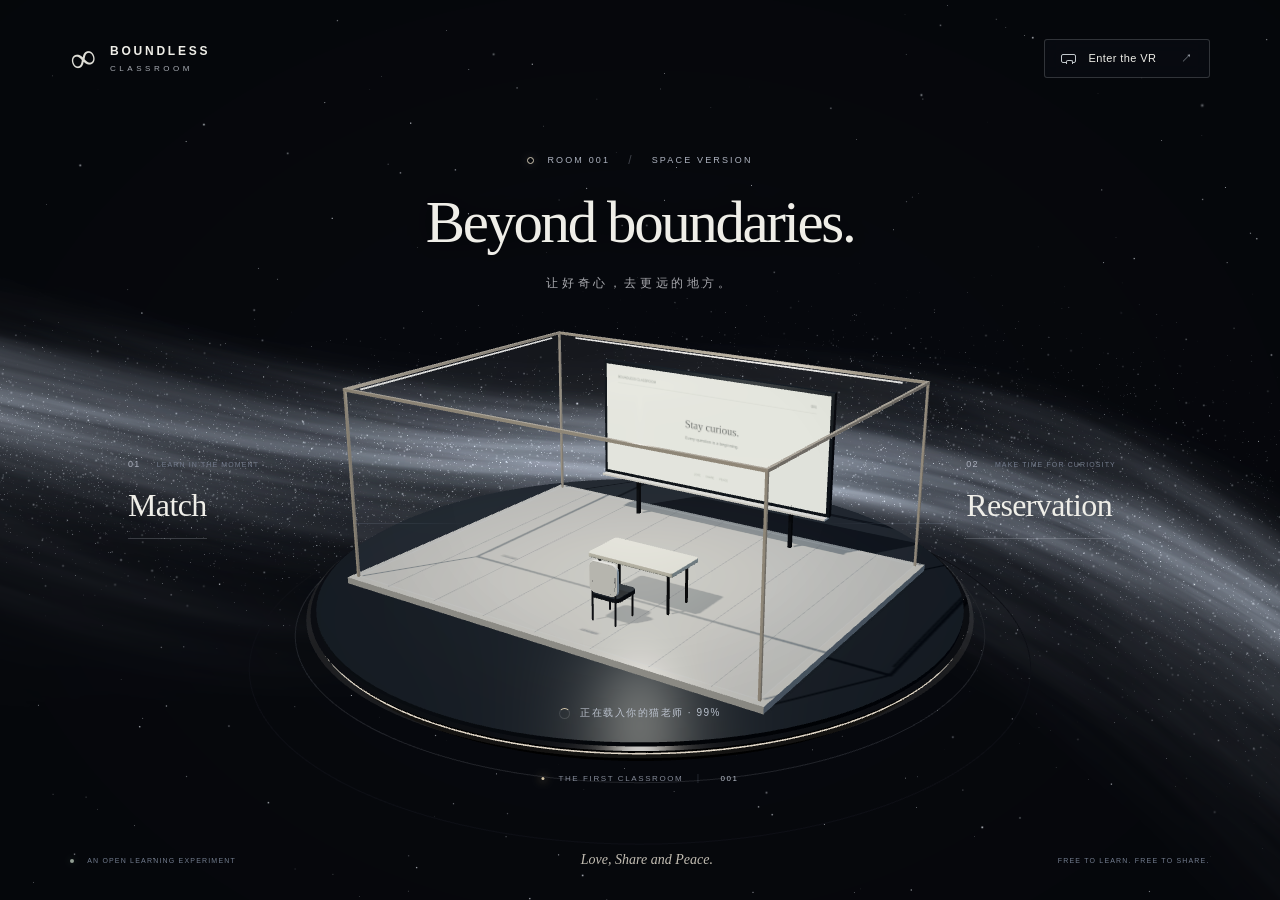
==== index.html @ 2330356f "Align chat input text with the left inset Move the draft and caret above the attachment control, res" ====
<!doctype html>
<html lang="zh-CN">
<head>
  <meta charset="utf-8">
  <meta name="viewport" content="width=device-width,initial-scale=1,viewport-fit=cover">
  <meta name="theme-color" content="#07090e">
  <meta name="description" content="Boundless Classroom · Space Version. A quiet place to learn, beyond boundaries. Love, Share and Peace.">
  <title>Boundless Classroom · Space Version</title>
  <link rel="icon" href="data:image/svg+xml,%3Csvg xmlns='http://www.w3.org/2000/svg' viewBox='0 0 64 64'%3E%3Crect width='64' height='64' rx='16' fill='%23080c12'/%3E%3Ctext x='32' y='44' text-anchor='middle' font-size='46' fill='%23f3f0e8'%3E∞%3C/text%3E%3C/svg%3E">
  <link rel="stylesheet" href="./katex-local.css">
  <link rel="stylesheet" href="./styles.css?v=caret-left-35">
  <link rel="preload" as="fetch" href="./cat-teacher.glb?v=refined-cat-22" crossorigin="anonymous" fetchpriority="low">
  <link rel="modulepreload" href="./space-scene.js?v=quiet-shape-31">
  <link rel="modulepreload" href="./three.module.min.js">
  <link rel="modulepreload" href="./meshopt_decoder.mjs">
  <script type="module" src="./app.js?v=quiet-input-33"></script>
</head>
<body data-mode="home">
  <div class="cosmos-fallback" aria-hidden="true"><div class="fallback-platform"></div></div>
  <div id="universe" role="img" aria-label="漂浮在星尘中的三维教室，内有白板、课桌、椅子，以及使用用户提供的真实三维模型、戴眼镜并抱着化学课本的橘猫老师"></div>
  <div class="grain" aria-hidden="true"></div>
  <header class="site-header">
    <div class="wordmark"><span class="brand-mark" aria-hidden="true">∞</span><span>BOUNDLESS<span class="brand-sub">CLASSROOM</span></span></div>
    <div class="header-actions">
      <button class="back-button" id="back-home" hidden><span aria-hidden="true">←</span> 返回太空</button>
      <button class="vr-entry" id="enter-vr"><span class="vr-glyph" aria-hidden="true"></span> Enter the VR <span aria-hidden="true">↗</span></button>
      <button class="vr-entry" id="immersive-btn" hidden>全屏 <span aria-hidden="true">⤢</span></button>
    </div>
  </header>

  <main>
    <section class="home" id="home-view" aria-label="未来学习入口">
      <div class="home-heading">
        <p class="eyebrow"><span class="tiny-orbit" aria-hidden="true"></span> ROOM 001 <span class="eyebrow-divider">/</span> SPACE VERSION</p>
        <h1>Beyond boundaries.</h1>
        <p class="home-subtitle">让好奇心，去更远的地方。</p>
      </div>
      <div class="entry-anchor match-anchor">
        <p class="entry-index">01 <span>LEARN IN THE MOMENT</span></p>
        <button class="entry-button" id="open-match"><span>Match</span></button>
        <div class="entry-line" aria-hidden="true"></div>
      </div>
      <div class="entry-anchor reservation-anchor">
        <p class="entry-index">02 <span>MAKE TIME FOR CURIOSITY</span></p>
        <button class="entry-button" id="open-book"><span>Reservation</span></button>
        <div class="entry-line" aria-hidden="true"></div>
      </div>
      <div class="stage-coordinate" aria-hidden="true"><i></i> THE FIRST CLASSROOM <span>001</span></div>
      <div class="home-footer"><span class="edition"><i></i> AN OPEN LEARNING EXPERIMENT</span><span>Love, Share and Peace.</span><span class="footer-right">FREE TO LEARN. FREE TO SHARE.</span></div>
    </section>

    <section class="classroom-view" id="classroom-view" hidden aria-label="猫老师教室">
      <div class="room-caption"><p class="eyebrow">BOUNDLESS / ROOM 001</p><h2>每个问题，都是一个开始。</h2><p>猫小将 <span>·</span> CAT TEACHER</p></div>
      <aside class="chat-panel" aria-labelledby="chat-title">
        <div class="chat-header">
          <button type="button" class="teacher-avatar" id="teacher-action" aria-label="和猫老师打招呼">
            <svg viewBox="15 8 116 129" aria-hidden="true"><image href="./teacher-portrait.png?v=clear-classroom-21" width="408" height="138"/></svg>
          </button>
          <div class="teacher-intro">
            <div class="teacher-title-row"><h2 id="chat-title">猫老师</h2><span class="teacher-role"><svg viewBox="0 0 18 18" aria-hidden="true"><path d="m8 1 1.9 5.1L15 8l-5.1 1.9L8 15l-1.9-5.1L1 8l5.1-1.9ZM14 12l.8 2.2L17 15l-2.2.8L14 18l-.8-2.2L11 15l2.2-.8Z"/></svg>AI · 全科</span></div>
            <p>好奇心，永远被欢迎。</p>
          </div>
        </div>
        <div class="teacher-session-actions"><span id="chat-mode" class="connection-indicator" role="status">离线演示</span><button type="button" id="teacher-connect-button" hidden>连接猫老师</button><button type="button" id="chat-reset" hidden>新对话</button></div>
        <div class="messages" id="messages" role="log" aria-label="课堂对话" aria-live="polite"><div class="message"><small>猫老师 · 离线示例</small><div class="bubble">你好呀，我是猫小将。🐾
宇宙很大，我们从一个小问题开始。
今天想一起弄明白什么？</div></div></div>
        <form id="chat-form" class="compose">
          <div class="attachment-previews" id="attachment-previews" hidden></div>
          <div class="pdf-selection" id="pdf-selection" hidden>
            <p id="pdf-name"></p><span id="pdf-pages"></span>
            <div><input id="pdf-page-range" type="text" inputmode="text" aria-label="选择 PDF 页码，例如 1、3 或 1-3" placeholder="1, 3 或 1-3"><button id="pdf-add-pages" type="button">添加所选页</button><button id="pdf-cancel" type="button" aria-label="取消 PDF">×</button></div>
          </div>
          <div class="attachment-progress" id="attachment-progress" hidden><p id="attachment-status" role="status" aria-live="polite"></p><button id="attachment-cancel" type="button">取消</button></div>
          <p class="attachment-privacy" id="attachment-privacy" hidden>所选图片／PDF 页面将发送给 DeepSeek 识别 · 图片临时保留 2 小时</p>
          <div class="composer-shell">
            <input id="attachment-file" type="file" accept="image/jpeg,image/png,image/webp,application/pdf,.pdf" multiple hidden>
            <button id="attachment-button" class="attachment-button" type="button" aria-label="添加图片或 PDF" title="添加图片或 PDF">＋</button>
            <textarea id="chat-input" aria-label="向猫老师提问" placeholder="今天想弄明白什么？" maxlength="4000" rows="1" autocomplete="off"></textarea>
            <div class="composer-actions">
              <button type="button" id="chat-cancel" class="chat-cancel" hidden aria-label="停止等待回复">停止</button>
              <button type="button" id="dictation-button" class="mic-button" aria-label="语音输入 · 自动识别中英文" aria-pressed="false" title="中英自动识别 · 停顿后转文字，录音发送至阿里云识别" disabled>
                <svg class="mic-icon" viewBox="0 0 24 24" aria-hidden="true"><rect x="9" y="3" width="6" height="12" rx="3"/><path d="M5.5 10.5v1a6.5 6.5 0 0 0 13 0v-1M12 18v3m-3 0h6"/></svg>
                <svg class="mic-stop" viewBox="0 0 24 24" aria-hidden="true"><rect x="7.5" y="7.5" width="9" height="9" rx="2"/></svg>
              </button>
              <button type="submit" class="send" aria-label="发送消息"><svg viewBox="0 0 24 24" aria-hidden="true"><path d="M12 19V5m-5 5 5-5 5 5"/></svg></button>
            </div>
          </div>
          <div class="dictation-row" id="dictation-row" hidden>
            <span class="dictation-wave" aria-hidden="true"><i></i><i></i><i></i><i></i></span>
            <p id="dictation-status" role="status" aria-live="polite"></p><span id="dictation-time" aria-hidden="true"></span>
            <button type="button" id="dictation-restart" hidden>重新录入</button>
          </div>
          <div class="compose-footer">
            <button id="voice-btn" type="button" aria-pressed="false">朗读：关</button>
            <p id="chat-service-note">预设教学脚本 · 尚未接入大模型</p>
          </div>
        </form>
      </aside>
    </section>

    <section class="vr-view" id="vr-view" hidden aria-label="坐在课桌前的沉浸式教室">
      <div class="vr-seat-caption"><span>ROOM 001</span><span>一席之间，整个宇宙。</span></div>
      <p class="vr-seat-hint">你已坐在课桌前 <span>·</span> 拖动或方向键环视</p>
      <p id="xr-status" class="sr-only" role="status">课桌座位视角，拖动或方向键环视。</p>
    </section>
    <div id="whiteboard-notes" class="sr-only" role="region" aria-label="白板重点" aria-live="polite" hidden></div>
  </main>

  <div class="loading-state" id="scene-loading" role="status"><span></span> 正在点亮第一间教室</div>
  <p class="fallback-note" id="fallback-note" hidden>当前设备无法显示 3D，文字课堂和本地预约仍可使用。</p>

  <dialog id="book-dialog" aria-labelledby="book-title">
    <div class="dialog-top"><span class="eyebrow">02 / RESERVATION</span><button class="close-button" data-close aria-label="关闭预约">×</button></div>
    <div class="booking-intro"><p class="dialog-step">A LITTLE TIME, A NEW POSSIBILITY.</p><h2 id="book-title">为好奇心，<br>留一个位置。</h2><p>选择想学的内容，和一个适合你的时间。</p></div>
    <form id="book-form">
      <label class="field"><span>想一起探索什么？</span><input id="book-topic" required maxlength="70" placeholder="例如：从粒子运动理解化学"></label>
      <label class="field"><span>老师</span><select id="book-teacher"><option value="cat">猫老师 · 教学演示</option><option value="human" disabled>真人老师 · 未来开放</option></select></label>
      <div class="field-row"><label class="field"><span>日期</span><input type="date" id="book-date" required></label><label class="field"><span>时间 <small id="booking-timezone">本地时间</small></span><input type="time" id="book-time" value="19:00" required></label></div>
      <div class="booking-notice" id="book-notice" role="status">仅保存在本浏览器，不代表真实预约，也不会通知老师。无押金，无强制赔偿。</div>
      <div class="booking-actions"><button type="button" id="clear-booking" class="text-button" hidden>清除本地示意</button><button type="submit" class="solid-button">保存预约示意 <span aria-hidden="true">↗</span></button></div>
    </form>
  </dialog>
  <dialog id="teacher-connect-dialog" aria-labelledby="teacher-connect-title">
    <div class="dialog-top"><span class="eyebrow">CAT TEACHER / EARLY ACCESS</span><button type="button" class="close-button" id="teacher-connect-close" aria-label="关闭连接窗口">×</button></div>
    <div class="booking-intro"><h2 id="teacher-connect-title">和猫老师聊一聊。</h2><p>输入邀请码，此浏览器会记住连接 30 天。<br>随时可以退出连接。</p></div>
    <form id="teacher-connect-form">
      <label class="field"><span>试用邀请码</span><input id="teacher-invite" type="password" maxlength="256" autocomplete="off"></label>
      <p class="booking-notice">连接后，你的提问及本次对话的必要上下文会发送给 DeepSeek 生成回答。不要输入密码或其他敏感资料。猫老师可能会出错，重要结论请核实。</p>
      <p id="teacher-connect-status" class="connection-status" role="status" aria-live="polite"></p>
      <div class="booking-actions"><button type="submit" id="teacher-connect-submit" class="solid-button">连接猫老师 <span aria-hidden="true">↗</span></button></div>
    </form>
  </dialog>
  <div class="toast" id="toast" role="status" aria-live="polite"></div>
  <noscript><div class="noscript-note">这是可公开访问的静态 Demo。请启用 JavaScript，以体验三维教室、文字课堂与本地预约。</div></noscript>
</body>
</html>
---- katex-local.css ----
/* KaTeX 0.19.1, MIT. WOFF2 fonts embedded for local hosting. */
@font-face{font-display:block;font-family:KaTeX_AMS;font-style:normal;font-weight:400;src:url([data-uri]) format("woff2");font-family:KaTeX_Caligraphic;font-style:normal;font-weight:700;src:url([data-uri]) format("woff2");font-family:KaTeX_Caligraphic;font-style:normal;font-weight:400;src:url([data-uri]) format("woff2");font-family:KaTeX_Fraktur;font-style:normal;font-weight:700;src:url([data-uri]) format("woff2");font-family:KaTeX_Fraktur;font-style:normal;font-weight:400;src:url([data-uri]) format("woff2");font-family:KaTeX_Main;font-style:normal;font-weight:700;src:url([data-uri]) format("woff2");font-family:KaTeX_Main;font-style:italic;font-weight:700;src:url([data-uri]) format("woff2");font-family:KaTeX_Main;font-style:italic;font-weight:400;src:url([data-uri]) format("woff2");font-family:KaTeX_Main;font-style:normal;font-weight:400;src:url([data-uri]) format("woff2");font-family:KaTeX_Math;font-style:italic;font-weight:700;src:url([data-uri]) format("woff2");font-family:KaTeX_Math;font-style:italic;font-weight:400;src:url([data-uri]) format("woff2");font-family:"KaTeX_SansSerif";font-style:normal;font-weight:700;src:url([data-uri]) format("woff2");font-family:"KaTeX_SansSerif";font-style:italic;font-weight:400;src:url([data-uri]) format("woff2");font-family:"KaTeX_SansSerif";font-style:normal;font-weight:400;src:url([data-uri]) format("woff2");font-family:KaTeX_Script;font-style:normal;font-weight:400;src:url([data-uri]) format("woff2");font-family:KaTeX_Size1;font-style:normal;font-weight:400;src:url([data-uri]) format("woff2");font-family:KaTeX_Size2;font-style:normal;font-weight:400;src:url([data-uri]) format("woff2");font-family:KaTeX_Size3;font-style:normal;font-weight:400;src:url([data-uri]) format("woff2");font-family:KaTeX_Size4;font-style:normal;font-weight:400;src:url([data-uri]) format("woff2");font-family:KaTeX_Typewriter;font-style:normal;font-weight:400;src:url([data-uri]) format("woff2");line-height:1.2;position:relative;text-indent:0;text-rendering:auto}.katex *{-ms-high-contrast-adjust:none!important;border-color:currentColor}.katex .katex-version:after{content:"0.19.1"}.katex .katex-mathml{border:0;-webkit-clip-path:inset(50%);clip-path:inset(50%);height:1px;overflow:hidden;padding:0;position:absolute;width:1px}.katex .katex-html>.katex-newline{display:block}.katex .katex-base{position:relative;white-space:nowrap;width:-webkit-min-content;width:-moz-min-content;width:min-content}.katex .katex-base,.katex .katex-strut{display:inline-block}.katex .textbf{font-weight:700}.katex .textit{font-style:italic}.katex .textrm{font-family:KaTeX_Main}.katex .textsf{font-family:KaTeX_SansSerif}.katex .texttt{font-family:KaTeX_Typewriter}.katex .mathnormal{font-family:KaTeX_Math;font-style:italic}.katex .mathit{font-family:KaTeX_Main;font-style:italic}.katex .mathrm{font-style:normal}.katex .mathbf{font-family:KaTeX_Main;font-weight:700}.katex .boldsymbol{font-family:KaTeX_Math;font-style:italic;font-weight:700}.katex .amsrm,.katex .mathbb,.katex .textbb{font-family:KaTeX_AMS}.katex .mathcal{font-family:KaTeX_Caligraphic}.katex .mathfrak,.katex .textfrak{font-family:KaTeX_Fraktur}.katex .mathboldfrak,.katex .textboldfrak{font-family:KaTeX_Fraktur;font-weight:700}.katex .mathtt{font-family:KaTeX_Typewriter}.katex .mathscr,.katex .textscr{font-family:KaTeX_Script}.katex .mathsf,.katex .textsf{font-family:KaTeX_SansSerif}.katex .mathboldsf,.katex .textboldsf{font-family:KaTeX_SansSerif;font-weight:700}.katex .mathitsf,.katex .mathsfit,.katex .textitsf{font-family:KaTeX_SansSerif;font-style:italic}.katex .mainrm{font-family:KaTeX_Main;font-style:normal}.katex .vlist-t{border-collapse:collapse;display:inline-table;table-layout:fixed}.katex .vlist-r{display:table-row}.katex .vlist{display:table-cell;position:relative;vertical-align:bottom}.katex .vlist>span{display:block;height:0;position:relative}.katex .vlist>span>span{display:inline-block}.katex .vlist>span>.pstrut{overflow:hidden;width:0}.katex .vlist-t2{margin-right:-2px}.katex .vlist-s{display:table-cell;font-size:1px;min-width:2px;vertical-align:bottom;width:2px}.katex .katex-vbox{align-items:baseline;display:inline-flex;flex-direction:column}.katex .katex-thinbox{display:inline-flex;flex-direction:row;max-width:0;width:0}.katex .msupsub{text-align:left}.katex .mfrac>span>span{text-align:center}.katex .mfrac .frac-line{border-bottom-style:solid;display:inline-block;width:100%}.katex .katex-hdashline,.katex .katex-hline,.katex .katex-overline .overline-line,.katex .katex-rule,.katex .katex-underline .underline-line,.katex .mfrac .frac-line{min-height:1px}.katex .mspace{display:inline-block}.katex .katex-smash{display:inline;line-height:0}.katex .clap,.katex .llap,.katex .rlap{position:relative;width:0}.katex .clap>.katex-inner,.katex .llap>.katex-inner,.katex .rlap>.katex-inner{position:absolute}.katex .clap>.katex-fix,.katex .llap>.katex-fix,.katex .rlap>.katex-fix{display:inline-block}.katex .llap>.katex-inner{right:0}.katex .clap>.katex-inner,.katex .rlap>.katex-inner{left:0}.katex .clap>.katex-inner>span{margin-left:-50%;margin-right:50%}.katex .katex-rule{border:0 solid;display:inline-block;position:relative}.katex .katex-hline,.katex .katex-overline .overline-line,.katex .katex-underline .underline-line{border-bottom-style:solid;display:inline-block;width:100%}.katex .katex-hdashline{border-bottom-style:dashed;display:inline-block;width:100%}.katex .sqrt>.katex-root{margin-left:.2777777778em;margin-right:-.5555555556em}.katex .fontsize-ensurer.reset-size1.size1,.katex .katex-sizing.reset-size1.size1{font-size:1em}.katex .fontsize-ensurer.reset-size1.size2,.katex .katex-sizing.reset-size1.size2{font-size:1.2em}.katex .fontsize-ensurer.reset-size1.size3,.katex .katex-sizing.reset-size1.size3{font-size:1.4em}.katex .fontsize-ensurer.reset-size1.size4,.katex .katex-sizing.reset-size1.size4{font-size:1.6em}.katex .fontsize-ensurer.reset-size1.size5,.katex .katex-sizing.reset-size1.size5{font-size:1.8em}.katex .fontsize-ensurer.reset-size1.size6,.katex .katex-sizing.reset-size1.size6{font-size:2em}.katex .fontsize-ensurer.reset-size1.size7,.katex .katex-sizing.reset-size1.size7{font-size:2.4em}.katex .fontsize-ensurer.reset-size1.size8,.katex .katex-sizing.reset-size1.size8{font-size:2.88em}.katex .fontsize-ensurer.reset-size1.size9,.katex .katex-sizing.reset-size1.size9{font-size:3.456em}.katex .fontsize-ensurer.reset-size1.size10,.katex .katex-sizing.reset-size1.size10{font-size:4.148em}.katex .fontsize-ensurer.reset-size1.size11,.katex .katex-sizing.reset-size1.size11{font-size:4.976em}.katex .fontsize-ensurer.reset-size2.size1,.katex .katex-sizing.reset-size2.size1{font-size:.8333333333em}.katex .fontsize-ensurer.reset-size2.size2,.katex .katex-sizing.reset-size2.size2{font-size:1em}.katex .fontsize-ensurer.reset-size2.size3,.katex .katex-sizing.reset-size2.size3{font-size:1.1666666667em}.katex .fontsize-ensurer.reset-size2.size4,.katex .katex-sizing.reset-size2.size4{font-size:1.3333333333em}.katex .fontsize-ensurer.reset-size2.size5,.katex .katex-sizing.reset-size2.size5{font-size:1.5em}.katex .fontsize-ensurer.reset-size2.size6,.katex .katex-sizing.reset-size2.size6{font-size:1.6666666667em}.katex .fontsize-ensurer.reset-size2.size7,.katex .katex-sizing.reset-size2.size7{font-size:2em}.katex .fontsize-ensurer.reset-size2.size8,.katex .katex-sizing.reset-size2.size8{font-size:2.4em}.katex .fontsize-ensurer.reset-size2.size9,.katex .katex-sizing.reset-size2.size9{font-size:2.88em}.katex .fontsize-ensurer.reset-size2.size10,.katex .katex-sizing.reset-size2.size10{font-size:3.4566666667em}.katex .fontsize-ensurer.reset-size2.size11,.katex .katex-sizing.reset-size2.size11{font-size:4.1466666667em}.katex .fontsize-ensurer.reset-size3.size1,.katex .katex-sizing.reset-size3.size1{font-size:.7142857143em}.katex .fontsize-ensurer.reset-size3.size2,.katex .katex-sizing.reset-size3.size2{font-size:.8571428571em}.katex .fontsize-ensurer.reset-size3.size3,.katex .katex-sizing.reset-size3.size3{font-size:1em}.katex .fontsize-ensurer.reset-size3.size4,.katex .katex-sizing.reset-size3.size4{font-size:1.1428571429em}.katex .fontsize-ensurer.reset-size3.size5,.katex .katex-sizing.reset-size3.size5{font-size:1.2857142857em}.katex .fontsize-ensurer.reset-size3.size6,.katex .katex-sizing.reset-size3.size6{font-size:1.4285714286em}.katex .fontsize-ensurer.reset-size3.size7,.katex .katex-sizing.reset-size3.size7{font-size:1.7142857143em}.katex .fontsize-ensurer.reset-size3.size8,.katex .katex-sizing.reset-size3.size8{font-size:2.0571428571em}.katex .fontsize-ensurer.reset-size3.size9,.katex .katex-sizing.reset-size3.size9{font-size:2.4685714286em}.katex .fontsize-ensurer.reset-size3.size10,.katex .katex-sizing.reset-size3.size10{font-size:2.9628571429em}.katex .fontsize-ensurer.reset-size3.size11,.katex .katex-sizing.reset-size3.size11{font-size:3.5542857143em}.katex .fontsize-ensurer.reset-size4.size1,.katex .katex-sizing.reset-size4.size1{font-size:.625em}.katex .fontsize-ensurer.reset-size4.size2,.katex .katex-sizing.reset-size4.size2{font-size:.75em}.katex .fontsize-ensurer.reset-size4.size3,.katex .katex-sizing.reset-size4.size3{font-size:.875em}.katex .fontsize-ensurer.reset-size4.size4,.katex .katex-sizing.reset-size4.size4{font-size:1em}.katex .fontsize-ensurer.reset-size4.size5,.katex .katex-sizing.reset-size4.size5{font-size:1.125em}.katex .fontsize-ensurer.reset-size4.size6,.katex .katex-sizing.reset-size4.size6{font-size:1.25em}.katex .fontsize-ensurer.reset-size4.size7,.katex .katex-sizing.reset-size4.size7{font-size:1.5em}.katex .fontsize-ensurer.reset-size4.size8,.katex .katex-sizing.reset-size4.size8{font-size:1.8em}.katex .fontsize-ensurer.reset-size4.size9,.katex .katex-sizing.reset-size4.size9{font-size:2.16em}.katex .fontsize-ensurer.reset-size4.size10,.katex .katex-sizing.reset-size4.size10{font-size:2.5925em}.katex .fontsize-ensurer.reset-size4.size11,.katex .katex-sizing.reset-size4.size11{font-size:3.11em}.katex .fontsize-ensurer.reset-size5.size1,.katex .katex-sizing.reset-size5.size1{font-size:.5555555556em}.katex .fontsize-ensurer.reset-size5.size2,.katex .katex-sizing.reset-size5.size2{font-size:.6666666667em}.katex .fontsize-ensurer.reset-size5.size3,.katex .katex-sizing.reset-size5.size3{font-size:.7777777778em}.katex .fontsize-ensurer.reset-size5.size4,.katex .katex-sizing.reset-size5.size4{font-size:.8888888889em}.katex .fontsize-ensurer.reset-size5.size5,.katex .katex-sizing.reset-size5.size5{font-size:1em}.katex .fontsize-ensurer.reset-size5.size6,.katex .katex-sizing.reset-size5.size6{font-size:1.1111111111em}.katex .fontsize-ensurer.reset-size5.size7,.katex .katex-sizing.reset-size5.size7{font-size:1.3333333333em}.katex .fontsize-ensurer.reset-size5.size8,.katex .katex-sizing.reset-size5.size8{font-size:1.6em}.katex .fontsize-ensurer.reset-size5.size9,.katex .katex-sizing.reset-size5.size9{font-size:1.92em}.katex .fontsize-ensurer.reset-size5.size10,.katex .katex-sizing.reset-size5.size10{font-size:2.3044444444em}.katex .fontsize-ensurer.reset-size5.size11,.katex .katex-sizing.reset-size5.size11{font-size:2.7644444444em}.katex .fontsize-ensurer.reset-size6.size1,.katex .katex-sizing.reset-size6.size1{font-size:.5em}.katex .fontsize-ensurer.reset-size6.size2,.katex .katex-sizing.reset-size6.size2{font-size:.6em}.katex .fontsize-ensurer.reset-size6.size3,.katex .katex-sizing.reset-size6.size3{font-size:.7em}.katex .fontsize-ensurer.reset-size6.size4,.katex .katex-sizing.reset-size6.size4{font-size:.8em}.katex .fontsize-ensurer.reset-size6.size5,.katex .katex-sizing.reset-size6.size5{font-size:.9em}.katex .fontsize-ensurer.reset-size6.size6,.katex .katex-sizing.reset-size6.size6{font-size:1em}.katex .fontsize-ensurer.reset-size6.size7,.katex .katex-sizing.reset-size6.size7{font-size:1.2em}.katex .fontsize-ensurer.reset-size6.size8,.katex .katex-sizing.reset-size6.size8{font-size:1.44em}.katex .fontsize-ensurer.reset-size6.size9,.katex .katex-sizing.reset-size6.size9{font-size:1.728em}.katex .fontsize-ensurer.reset-size6.size10,.katex .katex-sizing.reset-size6.size10{font-size:2.074em}.katex .fontsize-ensurer.reset-size6.size11,.katex .katex-sizing.reset-size6.size11{font-size:2.488em}.katex .fontsize-ensurer.reset-size7.size1,.katex .katex-sizing.reset-size7.size1{font-size:.4166666667em}.katex .fontsize-ensurer.reset-size7.size2,.katex .katex-sizing.reset-size7.size2{font-size:.5em}.katex .fontsize-ensurer.reset-size7.size3,.katex .katex-sizing.reset-size7.size3{font-size:.5833333333em}.katex .fontsize-ensurer.reset-size7.size4,.katex .katex-sizing.reset-size7.size4{font-size:.6666666667em}.katex .fontsize-ensurer.reset-size7.size5,.katex .katex-sizing.reset-size7.size5{font-size:.75em}.katex .fontsize-ensurer.reset-size7.size6,.katex .katex-sizing.reset-size7.size6{font-size:.8333333333em}.katex .fontsize-ensurer.reset-size7.size7,.katex .katex-sizing.reset-size7.size7{font-size:1em}.katex .fontsize-ensurer.reset-size7.size8,.katex .katex-sizing.reset-size7.size8{font-size:1.2em}.katex .fontsize-ensurer.reset-size7.size9,.katex .katex-sizing.reset-size7.size9{font-size:1.44em}.katex .fontsize-ensurer.reset-size7.size10,.katex .katex-sizing.reset-size7.size10{font-size:1.7283333333em}.katex .fontsize-ensurer.reset-size7.size11,.katex .katex-sizing.reset-size7.size11{font-size:2.0733333333em}.katex .fontsize-ensurer.reset-size8.size1,.katex .katex-sizing.reset-size8.size1{font-size:.3472222222em}.katex .fontsize-ensurer.reset-size8.size2,.katex .katex-sizing.reset-size8.size2{font-size:.4166666667em}.katex .fontsize-ensurer.reset-size8.size3,.katex .katex-sizing.reset-size8.size3{font-size:.4861111111em}.katex .fontsize-ensurer.reset-size8.size4,.katex .katex-sizing.reset-size8.size4{font-size:.5555555556em}.katex .fontsize-ensurer.reset-size8.size5,.katex .katex-sizing.reset-size8.size5{font-size:.625em}.katex .fontsize-ensurer.reset-size8.size6,.katex .katex-sizing.reset-size8.size6{font-size:.6944444444em}.katex .fontsize-ensurer.reset-size8.size7,.katex .katex-sizing.reset-size8.size7{font-size:.8333333333em}.katex .fontsize-ensurer.reset-size8.size8,.katex .katex-sizing.reset-size8.size8{font-size:1em}.katex .fontsize-ensurer.reset-size8.size9,.katex .katex-sizing.reset-size8.size9{font-size:1.2em}.katex .fontsize-ensurer.reset-size8.size10,.katex .katex-sizing.reset-size8.size10{font-size:1.4402777778em}.katex .fontsize-ensurer.reset-size8.size11,.katex .katex-sizing.reset-size8.size11{font-size:1.7277777778em}.katex .fontsize-ensurer.reset-size9.size1,.katex .katex-sizing.reset-size9.size1{font-size:.2893518519em}.katex .fontsize-ensurer.reset-size9.size2,.katex .katex-sizing.reset-size9.size2{font-size:.3472222222em}.katex .fontsize-ensurer.reset-size9.size3,.katex .katex-sizing.reset-size9.size3{font-size:.4050925926em}.katex .fontsize-ensurer.reset-size9.size4,.katex .katex-sizing.reset-size9.size4{font-size:.462962963em}.katex .fontsize-ensurer.reset-size9.size5,.katex .katex-sizing.reset-size9.size5{font-size:.5208333333em}.katex .fontsize-ensurer.reset-size9.size6,.katex .katex-sizing.reset-size9.size6{font-size:.5787037037em}.katex .fontsize-ensurer.reset-size9.size7,.katex .katex-sizing.reset-size9.size7{font-size:.6944444444em}.katex .fontsize-ensurer.reset-size9.size8,.katex .katex-sizing.reset-size9.size8{font-size:.8333333333em}.katex .fontsize-ensurer.reset-size9.size9,.katex .katex-sizing.reset-size9.size9{font-size:1em}.katex .fontsize-ensurer.reset-size9.size10,.katex .katex-sizing.reset-size9.size10{font-size:1.2002314815em}.katex .fontsize-ensurer.reset-size9.size11,.katex .katex-sizing.reset-size9.size11{font-size:1.4398148148em}.katex .fontsize-ensurer.reset-size10.size1,.katex .katex-sizing.reset-size10.size1{font-size:.2410800386em}.katex .fontsize-ensurer.reset-size10.size2,.katex .katex-sizing.reset-size10.size2{font-size:.2892960463em}.katex .fontsize-ensurer.reset-size10.size3,.katex .katex-sizing.reset-size10.size3{font-size:.337512054em}.katex .fontsize-ensurer.reset-size10.size4,.katex .katex-sizing.reset-size10.size4{font-size:.3857280617em}.katex .fontsize-ensurer.reset-size10.size5,.katex .katex-sizing.reset-size10.size5{font-size:.4339440694em}.katex .fontsize-ensurer.reset-size10.size6,.katex .katex-sizing.reset-size10.size6{font-size:.4821600771em}.katex .fontsize-ensurer.reset-size10.size7,.katex .katex-sizing.reset-size10.size7{font-size:.5785920926em}.katex .fontsize-ensurer.reset-size10.size8,.katex .katex-sizing.reset-size10.size8{font-size:.6943105111em}.katex .fontsize-ensurer.reset-size10.size9,.katex .katex-sizing.reset-size10.size9{font-size:.8331726133em}.katex .fontsize-ensurer.reset-size10.size10,.katex .katex-sizing.reset-size10.size10{font-size:1em}.katex .fontsize-ensurer.reset-size10.size11,.katex .katex-sizing.reset-size10.size11{font-size:1.1996142719em}.katex .fontsize-ensurer.reset-size11.size1,.katex .katex-sizing.reset-size11.size1{font-size:.2009646302em}.katex .fontsize-ensurer.reset-size11.size2,.katex .katex-sizing.reset-size11.size2{font-size:.2411575563em}.katex .fontsize-ensurer.reset-size11.size3,.katex .katex-sizing.reset-size11.size3{font-size:.2813504823em}.katex .fontsize-ensurer.reset-size11.size4,.katex .katex-sizing.reset-size11.size4{font-size:.3215434084em}.katex .fontsize-ensurer.reset-size11.size5,.katex .katex-sizing.reset-size11.size5{font-size:.3617363344em}.katex .fontsize-ensurer.reset-size11.size6,.katex .katex-sizing.reset-size11.size6{font-size:.4019292605em}.katex .fontsize-ensurer.reset-size11.size7,.katex .katex-sizing.reset-size11.size7{font-size:.4823151125em}.katex .fontsize-ensurer.reset-size11.size8,.katex .katex-sizing.reset-size11.size8{font-size:.578778135em}.katex .fontsize-ensurer.reset-size11.size9,.katex .katex-sizing.reset-size11.size9{font-size:.6945337621em}.katex .fontsize-ensurer.reset-size11.size10,.katex .katex-sizing.reset-size11.size10{font-size:.8336012862em}.katex .fontsize-ensurer.reset-size11.size11,.katex .katex-sizing.reset-size11.size11{font-size:1em}.katex .delimsizing.size1{font-family:KaTeX_Size1}.katex .delimsizing.size2{font-family:KaTeX_Size2}.katex .delimsizing.size3{font-family:KaTeX_Size3}.katex .delimsizing.size4{font-family:KaTeX_Size4}.katex .delimsizing.mult .delim-size1>span{font-family:KaTeX_Size1}.katex .delimsizing.mult .delim-size4>span{font-family:KaTeX_Size4}.katex .nulldelimiter{display:inline-block;width:.12em}.katex .delimcenter,.katex .op-symbol{position:relative}.katex .op-symbol.small-op{font-family:KaTeX_Size1}.katex .op-symbol.large-op{font-family:KaTeX_Size2}.katex .katex-accent>.vlist-t,.katex .op-limits>.vlist-t{text-align:center}.katex .katex-accent .accent-body{position:relative}.katex .katex-accent .accent-body:not(.accent-full){width:0}.katex .katex-overlay{display:block}.katex .mtable .vertical-separator{display:inline-block;min-width:1px}.katex .mtable .arraycolsep{display:inline-block}.katex .mtable .col-align-c>.vlist-t{text-align:center}.katex .mtable .col-align-l>.vlist-t{text-align:left}.katex .mtable .col-align-r>.vlist-t{text-align:right}.katex .svg-align{text-align:left}.katex svg{fill:currentColor;stroke:currentColor;display:block;height:inherit;position:absolute;width:100%}.katex svg path{stroke:none}.katex svg{fill-rule:nonzero;fill-opacity:1;stroke-width:1;stroke-linecap:butt;stroke-linejoin:miter;stroke-miterlimit:4;stroke-dasharray:none;stroke-dashoffset:0;stroke-opacity:1}.katex img{border-style:none;max-height:none;max-width:none;min-height:0;min-width:0}.katex .katex-stretchy{display:block;overflow:hidden;position:relative;width:100%}.katex .katex-stretchy:after,.katex .katex-stretchy:before{content:""}.katex .hide-tail{overflow:hidden;position:relative;width:100%}.katex .halfarrow-left{left:0;overflow:hidden;position:absolute;width:50.2%}.katex .halfarrow-right{overflow:hidden;position:absolute;right:0;width:50.2%}.katex .brace-left{left:0;overflow:hidden;position:absolute;width:25.1%}.katex .brace-center{left:25%;overflow:hidden;position:absolute;width:50%}.katex .brace-right{overflow:hidden;position:absolute;right:0;width:25.1%}.katex .x-arrow-pad{padding:0 .5em}.katex .cd-arrow-pad{padding:0 .55556em 0 .27778em}.katex .mover,.katex .munder,.katex .x-arrow{text-align:center}.katex .boxpad{padding:0 .3em}.katex .fbox,.katex .fcolorbox{border:.04em solid;box-sizing:border-box}.katex .cancel-pad{padding:0 .2em}.katex .cancel-lap{margin-left:-.2em;margin-right:-.2em}.katex .katex-sout{border-bottom-style:solid;border-bottom-width:.08em}.katex .angl{border-right:.049em solid;border-top:.049em solid;box-sizing:border-box;margin-right:.03889em}.katex .anglpad{padding:0 .03889em}.katex .reflectbox{display:inline-block;transform:scaleX(-1)}.katex .eqn-num:before{content:"(" counter(katexEqnNo) ")";counter-increment:katexEqnNo}.katex .mml-eqn-num:before{content:"(" counter(mmlEqnNo) ")";counter-increment:mmlEqnNo}.katex .mtr-glue{width:50%}.katex .cd-vert-arrow{display:inline-block;position:relative}.katex .cd-label-left{display:inline-block;position:absolute;right:calc(50% + .3em);text-align:left}.katex .cd-label-right{display:inline-block;left:calc(50% + .3em);position:absolute;text-align:right}.katex-display{display:block;margin:1em 0;text-align:center}.katex-display>.katex{display:block;text-align:center;white-space:nowrap}.katex-display>.katex>.katex-html{display:block;position:relative}.katex-display>.katex>.katex-html>.katex-tag{position:absolute;right:0}.katex-display.leqno>.katex>.katex-html>.katex-tag{left:0;right:auto}.katex-display.fleqn>.katex{padding-left:2em;text-align:left}body{counter-reset:katexEqnNo mmlEqnNo}
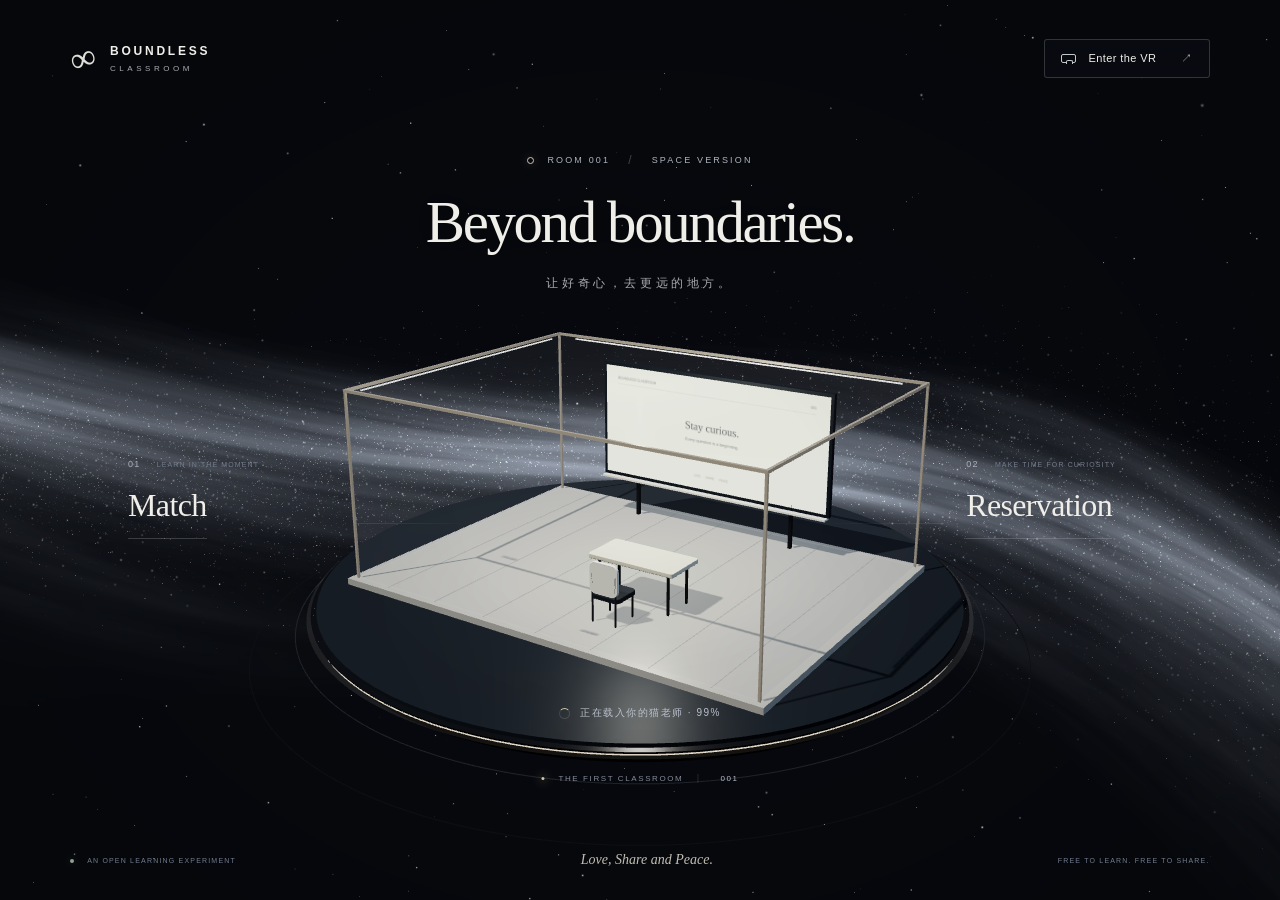
==== commit c2b2a46a: "Publish medieval Reservation common room and classroom preview" ====
--- a/index.html
+++ b/index.html
@@ -8,12 +8,12 @@
   <title>Boundless Classroom · Space Version</title>
   <link rel="icon" href="data:image/svg+xml,%3Csvg xmlns='http://www.w3.org/2000/svg' viewBox='0 0 64 64'%3E%3Crect width='64' height='64' rx='16' fill='%23080c12'/%3E%3Ctext x='32' y='44' text-anchor='middle' font-size='46' fill='%23f3f0e8'%3E∞%3C/text%3E%3C/svg%3E">
   <link rel="stylesheet" href="./katex-local.css">
-  <link rel="stylesheet" href="./styles.css?v=caret-left-35">
+  <link rel="stylesheet" href="./styles.css?v=medieval-lounge-40">
   <link rel="preload" as="fetch" href="./cat-teacher.glb?v=refined-cat-22" crossorigin="anonymous" fetchpriority="low">
-  <link rel="modulepreload" href="./space-scene.js?v=quiet-shape-31">
+  <link rel="modulepreload" href="./space-scene.js?v=medieval-lounge-40">
   <link rel="modulepreload" href="./three.module.min.js">
   <link rel="modulepreload" href="./meshopt_decoder.mjs">
-  <script type="module" src="./app.js?v=quiet-input-33"></script>
+  <script type="module" src="./app.js?v=medieval-lounge-40"></script>
 </head>
 <body data-mode="home">
   <div class="cosmos-fallback" aria-hidden="true"><div class="fallback-platform"></div></div>
@@ -42,7 +42,7 @@
       </div>
       <div class="entry-anchor reservation-anchor">
         <p class="entry-index">02 <span>MAKE TIME FOR CURIOSITY</span></p>
-        <button class="entry-button" id="open-book"><span>Reservation</span></button>
+        <a class="entry-button" id="open-book" href="./live/?v=medieval-lounge-40"><span>Reservation</span></a>
         <div class="entry-line" aria-hidden="true"></div>
       </div>
       <div class="stage-coordinate" aria-hidden="true"><i></i> THE FIRST CLASSROOM <span>001</span></div>
@@ -108,19 +108,8 @@
   </main>
 
   <div class="loading-state" id="scene-loading" role="status"><span></span> 正在点亮第一间教室</div>
-  <p class="fallback-note" id="fallback-note" hidden>当前设备无法显示 3D，文字课堂和本地预约仍可使用。</p>
+  <p class="fallback-note" id="fallback-note" hidden>当前设备无法显示 3D，仍可使用文字课堂和真人教室。</p>
 
-  <dialog id="book-dialog" aria-labelledby="book-title">
-    <div class="dialog-top"><span class="eyebrow">02 / RESERVATION</span><button class="close-button" data-close aria-label="关闭预约">×</button></div>
-    <div class="booking-intro"><p class="dialog-step">A LITTLE TIME, A NEW POSSIBILITY.</p><h2 id="book-title">为好奇心，<br>留一个位置。</h2><p>选择想学的内容，和一个适合你的时间。</p></div>
-    <form id="book-form">
-      <label class="field"><span>想一起探索什么？</span><input id="book-topic" required maxlength="70" placeholder="例如：从粒子运动理解化学"></label>
-      <label class="field"><span>老师</span><select id="book-teacher"><option value="cat">猫老师 · 教学演示</option><option value="human" disabled>真人老师 · 未来开放</option></select></label>
-      <div class="field-row"><label class="field"><span>日期</span><input type="date" id="book-date" required></label><label class="field"><span>时间 <small id="booking-timezone">本地时间</small></span><input type="time" id="book-time" value="19:00" required></label></div>
-      <div class="booking-notice" id="book-notice" role="status">仅保存在本浏览器，不代表真实预约，也不会通知老师。无押金，无强制赔偿。</div>
-      <div class="booking-actions"><button type="button" id="clear-booking" class="text-button" hidden>清除本地示意</button><button type="submit" class="solid-button">保存预约示意 <span aria-hidden="true">↗</span></button></div>
-    </form>
-  </dialog>
   <dialog id="teacher-connect-dialog" aria-labelledby="teacher-connect-title">
     <div class="dialog-top"><span class="eyebrow">CAT TEACHER / EARLY ACCESS</span><button type="button" class="close-button" id="teacher-connect-close" aria-label="关闭连接窗口">×</button></div>
     <div class="booking-intro"><h2 id="teacher-connect-title">和猫老师聊一聊。</h2><p>输入邀请码，此浏览器会记住连接 30 天。<br>随时可以退出连接。</p></div>
@@ -132,6 +121,6 @@
     </form>
   </dialog>
   <div class="toast" id="toast" role="status" aria-live="polite"></div>
-  <noscript><div class="noscript-note">这是可公开访问的静态 Demo。请启用 JavaScript，以体验三维教室、文字课堂与本地预约。</div></noscript>
+  <noscript><div class="noscript-note">请启用 JavaScript，以使用三维教室、文字课堂和真人教室。</div></noscript>
 </body>
 </html>
--- a/styles.css
+++ b/styles.css
@@ -2,7 +2,7 @@
 *{box-sizing:border-box}html,body{margin:0;min-height:100%;background:var(--bg);color:var(--paper);font-family:Arial,"PingFang SC","Microsoft YaHei",sans-serif}body{overflow:hidden}button,input,select{font:inherit}button{cursor:pointer}button,a,input,select{-webkit-tap-highlight-color:transparent}button{color:inherit}button:disabled{cursor:wait;opacity:.4}button:focus-visible,a:focus-visible{outline:2px solid var(--gold);outline-offset:6px}input:focus-visible,select:focus-visible{outline:1px solid var(--gold);outline-offset:2px}button{border:0;background:none}button[hidden],[hidden]{display:none!important}::selection{background:#776650;color:white}
 #universe,.cosmos-fallback,.grain{position:fixed;inset:0}#universe{z-index:1;transition:right .8s ease;touch-action:none}#universe canvas{display:block;width:100%;height:100%;outline:none}.cosmos-fallback{background:radial-gradient(ellipse at 65% 43%,#161d2c66,transparent 55%),radial-gradient(1px 1px at 22% 33%,#eee 90%,transparent),radial-gradient(1px 1px at 60% 14%,#eee 90%,transparent),radial-gradient(1px 1px at 80% 62%,#eee 90%,transparent),radial-gradient(1px 1px at 72% 27%,#eee 90%,transparent),#07090e;background-size:auto,193px 211px,287px 317px,349px 283px,419px 391px,auto}.fallback-platform{display:none;position:absolute;left:27%;top:46%;width:46%;height:30%;border:1px solid #a0a8b333;border-radius:50%;background:radial-gradient(ellipse,#9ba6b61a,#1d23338a 57%,#090c13);box-shadow:0 25px 40px #000;transform:perspective(800px) rotateX(58deg)}body.fallback .fallback-platform{display:block}.grain{z-index:2;pointer-events:none;background:radial-gradient(ellipse at 50% 55%,transparent 20%,rgba(0,0,0,.22) 100%)}.site-header{position:fixed;z-index:10;top:0;left:0;right:0;height:116px;padding:0 5.5%;display:flex;justify-content:space-between;align-items:center;pointer-events:none}.site-header>*{pointer-events:auto}.wordmark{display:flex;align-items:center;gap:14px;font-size:12px;font-weight:600;letter-spacing:.23em}.brand-mark{font-family:Georgia,serif;font-size:36px;line-height:1;font-weight:400;letter-spacing:0;transform:rotate(-18deg);color:#dfded7}.brand-sub{display:block;font-size:8px;font-weight:400;letter-spacing:.44em;margin-top:6px;color:#a7abb2}.header-actions{display:flex;gap:28px;align-items:center}.vr-entry{height:39px;display:flex;align-items:center;gap:13px;padding:0 16px;border:1px solid #bbbfc33b;border-radius:3px;letter-spacing:.035em;font-size:11px;background:#0b0e1599;backdrop-filter:blur(10px);transition:border-color .25s,background .25s}.vr-entry:hover{background:#e7e9ed13;border-color:#cdd1d179}.vr-entry>span:last-child{margin-left:12px;color:#b4bac4}.vr-glyph{position:relative;width:15px;height:9px;border:1px solid #c2c8cc;border-radius:2px}.vr-glyph:after{content:"";position:absolute;width:5px;height:3px;bottom:-2px;left:4px;background:var(--bg);border:1px solid #c2c8cc;border-bottom:0;border-radius:2px 2px 0 0}.back-button{font-size:11px;color:#b7bbc3;padding:10px 0}.back-button span{margin-right:8px}.back-button:hover{color:white}
 .home{position:fixed;z-index:3;inset:0;pointer-events:none}.home button{pointer-events:auto}.home-heading{position:absolute;top:17%;left:10%;right:10%;text-align:center}.eyebrow{font-size:9px;letter-spacing:.24em;font-weight:400;color:#adb3bf;margin:0;display:flex;align-items:center;justify-content:center;gap:13px}.eyebrow-divider{opacity:.35;font-size:12px;margin:0 5px}.tiny-orbit{display:inline-block;width:7px;height:7px;border:1px solid #d0c8b4;border-radius:50%;box-shadow:0 0 8px #cec6b72b}.home h1{font:400 clamp(38px,4.6vw,72px)/1.12 Georgia,"Times New Roman",serif;letter-spacing:-.04em;margin:23px 0 19px;color:#efeee8;text-shadow:0 2px 24px #0008}.home-subtitle{font-size:12px;font-weight:300;letter-spacing:.3em;color:#a8a9ae;margin:0}
-.entry-anchor{position:absolute;top:51%;width:205px;pointer-events:auto}.match-anchor{left:10%}.reservation-anchor{right:8.5%}.entry-index{font-size:9px;letter-spacing:.15em;color:#acb1be;display:flex;align-items:center;gap:16px;margin:0 0 18px}.entry-index span{font-size:7px;letter-spacing:.16em;color:#737b8c}.entry-button{display:inline-flex;width:max-content;justify-content:flex-start;align-items:center;font-size:32px;font-family:Georgia,"Times New Roman",serif;letter-spacing:-.02em;text-align:left;padding:0 0 14px;border-bottom:1px solid #b6bdc440;transition:border-color .25s,color .25s}.entry-button:hover{border-color:#d5c3a3;color:#fff}.entry-caption{font-size:10px;letter-spacing:.08em;color:#9098a5;margin:14px 0 0}.entry-line{position:absolute;top:64px;height:1px;width:9vw;background:linear-gradient(90deg,#8996ad35,transparent);left:calc(100% + 22px)}.reservation-anchor .entry-line{left:auto;right:calc(100% + 22px);background:linear-gradient(270deg,#8996ad35,transparent)}.stage-coordinate{position:absolute;left:50%;bottom:13%;transform:translateX(-50%);font-size:8px;letter-spacing:.2em;color:#848a98;display:flex;align-items:center;gap:14px;white-space:nowrap}.stage-coordinate i{width:3px;height:3px;border-radius:50%;background:#d4c5a6;box-shadow:0 0 8px #ead4a3}.stage-coordinate span{padding-left:22px;border-left:1px solid #7e86993d;color:#b8beca}.home-footer{position:absolute;bottom:32px;left:5.5%;right:5.5%;display:flex;justify-content:space-between;align-items:center;font-size:10px;color:#a8a9b1}.home-footer>span:nth-child(2){font:italic 14px Georgia,serif;color:#c3beb3}.edition,.footer-right{font-size:7px;letter-spacing:.17em;color:#727c8e}.edition i{display:inline-block;width:4px;height:4px;border-radius:50%;background:#929d93;margin-right:10px;box-shadow:0 0 7px #94c4a53b}
+.entry-anchor{position:absolute;top:51%;width:205px;pointer-events:auto}.match-anchor{left:10%}.reservation-anchor{right:8.5%}.entry-index{font-size:9px;letter-spacing:.15em;color:#acb1be;display:flex;align-items:center;gap:16px;margin:0 0 18px}.entry-index span{font-size:7px;letter-spacing:.16em;color:#737b8c}.entry-button{display:inline-flex;width:max-content;justify-content:flex-start;align-items:center;font-size:32px;font-family:Georgia,"Times New Roman",serif;letter-spacing:-.02em;text-align:left;padding:0 0 14px;border-bottom:1px solid #b6bdc440;transition:border-color .25s,color .25s}a.entry-button{color:inherit;text-decoration:none}.entry-button:hover{border-color:#d5c3a3;color:#fff}.entry-caption{font-size:10px;letter-spacing:.08em;color:#9098a5;margin:14px 0 0}.entry-line{position:absolute;top:64px;height:1px;width:9vw;background:linear-gradient(90deg,#8996ad35,transparent);left:calc(100% + 22px)}.reservation-anchor .entry-line{left:auto;right:calc(100% + 22px);background:linear-gradient(270deg,#8996ad35,transparent)}.stage-coordinate{position:absolute;left:50%;bottom:13%;transform:translateX(-50%);font-size:8px;letter-spacing:.2em;color:#848a98;display:flex;align-items:center;gap:14px;white-space:nowrap}.stage-coordinate i{width:3px;height:3px;border-radius:50%;background:#d4c5a6;box-shadow:0 0 8px #ead4a3}.stage-coordinate span{padding-left:22px;border-left:1px solid #7e86993d;color:#b8beca}.home-footer{position:absolute;bottom:32px;left:5.5%;right:5.5%;display:flex;justify-content:space-between;align-items:center;font-size:10px;color:#a8a9b1}.home-footer>span:nth-child(2){font:italic 14px Georgia,serif;color:#c3beb3}.edition,.footer-right{font-size:7px;letter-spacing:.17em;color:#727c8e}.edition i{display:inline-block;width:4px;height:4px;border-radius:50%;background:#929d93;margin-right:10px;box-shadow:0 0 7px #94c4a53b}
 .loading-state{position:fixed;z-index:4;bottom:20%;left:50%;transform:translateX(-50%);font-size:10px;letter-spacing:.15em;color:#bac1cd;display:flex;align-items:center;gap:10px;transition:opacity .5s}.loading-state span{width:11px;height:11px;border:1px solid #ffffff22;border-top-color:#d3c7ac;border-radius:50%;animation:spin 1.5s linear infinite}@keyframes spin{to{transform:rotate(360deg)}}.fallback-note{position:fixed;z-index:4;left:25%;right:25%;bottom:20%;font-size:10px;line-height:1.7;text-align:center;color:#b7b9c0}
 body[data-mode=classroom] #universe{right:0}.classroom-view{position:fixed;z-index:4;inset:0;pointer-events:none}.room-caption{position:absolute;left:5.5%;bottom:8%;max-width:calc(100% - var(--chat-width) - 80px)}.room-caption .eyebrow{justify-content:start;font-size:8px}.room-caption h2{font-weight:300;font-size:23px;letter-spacing:.04em;margin:16px 0}.room-caption>p:last-child{font-size:9px;color:#a1a2a8;letter-spacing:.1em}.room-caption>p>span{margin:0 8px;color:#d4b784}.chat-panel{position:absolute;right:0;top:116px;bottom:0;width:var(--chat-width);background:rgba(7,11,18,.08);border-left:0;backdrop-filter:blur(5px);-webkit-backdrop-filter:blur(5px);display:flex;flex-direction:column;pointer-events:auto}.chat-header{padding:30px 27px 23px;display:flex;gap:12px;align-items:center}.teacher-avatar{width:35px;height:35px;display:grid;place-items:center;background:#b7956133;border:1px solid #b99b6e4a;border-radius:50%;font-size:21px}.chat-header h2{font-size:14px;font-weight:500;margin:0 0 7px}.chat-header p{font-size:10px;color:#8992a0;margin:0}.demo-pill{margin-left:auto;font-size:8px;border:1px solid #b7a88632;border-radius:20px;padding:6px 9px;color:#bdb29a;white-space:nowrap}.subject-tabs{display:flex;gap:7px;padding:0 27px 20px;border-bottom:1px solid #8e9bad17}.subject-button{font-size:10px;color:#939ba7;border:1px solid #bbc4d01c;padding:8px 11px;border-radius:3px}.subject-button:hover,.subject-button.active{background:#d6c5a61a;border-color:#cfbd9c5c;color:#e4d6be}.messages{flex:1;min-height:0;overflow-y:auto;overscroll-behavior:contain;padding:25px 27px;display:flex;flex-direction:column;gap:22px;scrollbar-width:thin;scrollbar-color:#4c535e transparent}.message{max-width:96%;display:flex;flex-direction:column;gap:8px;flex:none}.message small{font-size:8px;letter-spacing:.03em;color:#828d9d}.bubble{font-size:12px;line-height:1.95;white-space:pre-line;overflow-wrap:anywhere;color:#cbd0d7;padding:14px 16px;background:#e8e8df06;border:1px solid #e6e6da12;border-radius:2px 10px 10px 10px}.message.mine{align-self:flex-end;align-items:end}.message.mine .bubble{background:#b59b6920;border-color:#b59b6930;color:#e1d7c5;border-radius:10px 2px 10px 10px}.compose{padding:19px 22px 24px;border-top:1px solid #9ea8bc1b;background:#0d1018}.compose>div:first-child{display:flex;gap:7px}.compose input{width:0;min-width:0;flex:1;background:#e5e9f507;border:1px solid #c6cbd229;color:#eee7d8;border-radius:4px;padding:13px 12px;font-size:11px}.compose input::placeholder{color:#6f7a8e}.send{flex:none;width:39px;background:#d1c2a8;color:#17191e;border-radius:3px;font-size:19px}.compose-footer{display:flex;align-items:center;justify-content:space-between;gap:6px;margin-top:11px}.compose-footer p{font-size:8px;color:#828b9b;margin:0}.compose-footer button{font-size:9px;color:#b0ad9e;white-space:nowrap;padding:4px}
 .vr-view{position:fixed;z-index:3;inset:0;pointer-events:none}.vr-heading{position:absolute;top:18%;left:5.5%;text-shadow:0 2px 12px #000}.vr-heading .eyebrow{justify-content:start;font-size:8px}.vr-heading h1{font:400 clamp(28px,3.2vw,48px)/1.15 Georgia,serif;letter-spacing:-.035em;margin:18px 0 18px}.vr-heading>p:last-child{font-size:10px;letter-spacing:.18em;color:#a9aeb6}.vr-bottom{position:absolute;bottom:35px;left:5.5%;right:5.5%;display:flex;align-items:center;justify-content:space-between;gap:15px}.view-hint{font-size:9px;letter-spacing:.07em;color:#b2b6be}.view-hint span{color:#686e7b;margin:0 8px}.vr-bottom>p{font-size:9px;color:#9a9eaa}
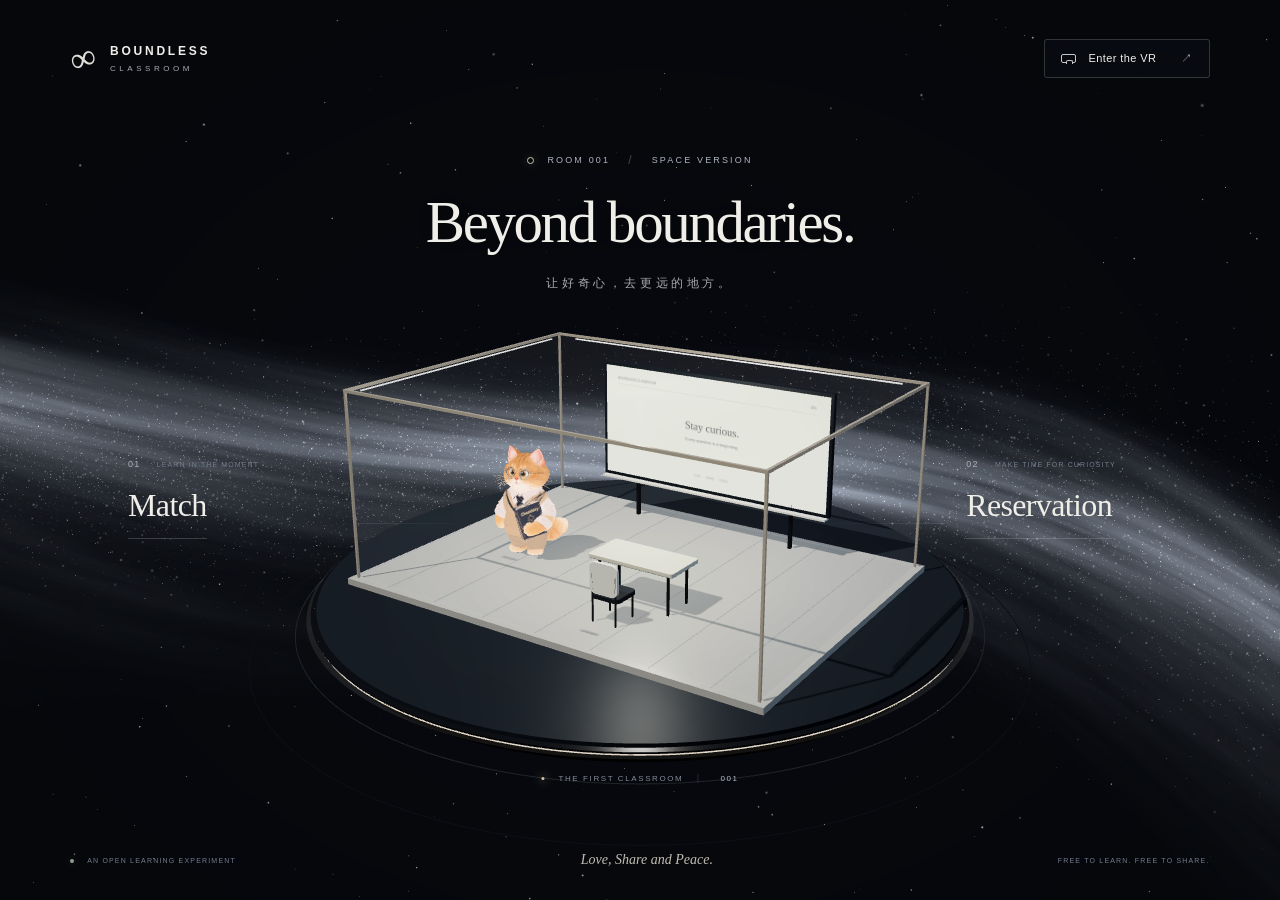
==== commit b9a79356: "Refresh the Reservation star-window entry" ====
--- a/index.html
+++ b/index.html
@@ -42,7 +42,7 @@
       </div>
       <div class="entry-anchor reservation-anchor">
         <p class="entry-index">02 <span>MAKE TIME FOR CURIOSITY</span></p>
-        <a class="entry-button" id="open-book" href="./live/?v=medieval-lounge-40"><span>Reservation</span></a>
+        <a class="entry-button" id="open-book" href="./live/?v=star-window-41"><span>Reservation</span></a>
         <div class="entry-line" aria-hidden="true"></div>
       </div>
       <div class="stage-coordinate" aria-hidden="true"><i></i> THE FIRST CLASSROOM <span>001</span></div>
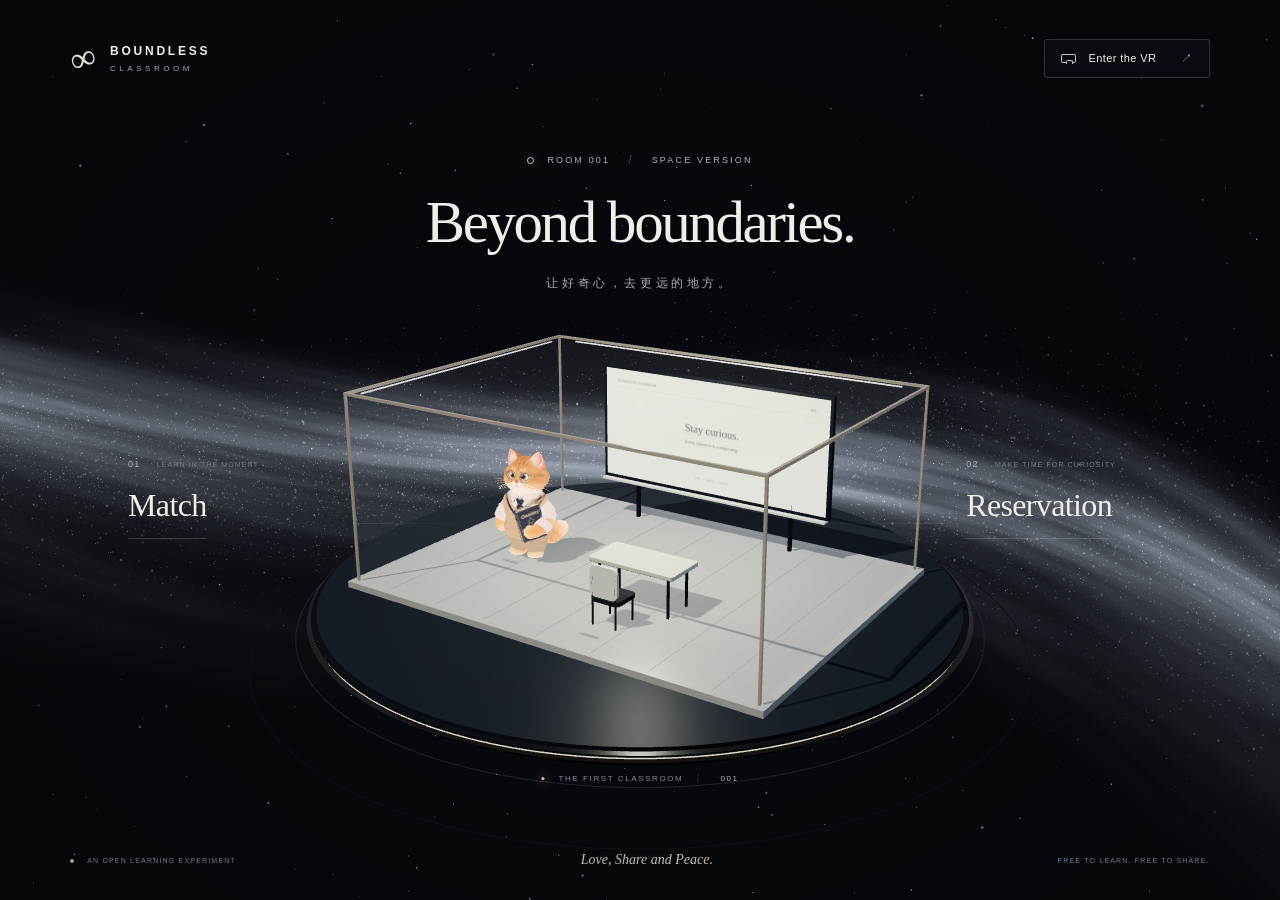
==== commit 63830d6d: "Refresh the Reservation entry for ChemBoard ink" ====
--- a/index.html
+++ b/index.html
@@ -42,7 +42,7 @@
       </div>
       <div class="entry-anchor reservation-anchor">
         <p class="entry-index">02 <span>MAKE TIME FOR CURIOSITY</span></p>
-        <a class="entry-button" id="open-book" href="./live/?v=star-window-41"><span>Reservation</span></a>
+        <a class="entry-button" id="open-book" href="./live/?v=ink-chemboard-42"><span>Reservation</span></a>
         <div class="entry-line" aria-hidden="true"></div>
       </div>
       <div class="stage-coordinate" aria-hidden="true"><i></i> THE FIRST CLASSROOM <span>001</span></div>
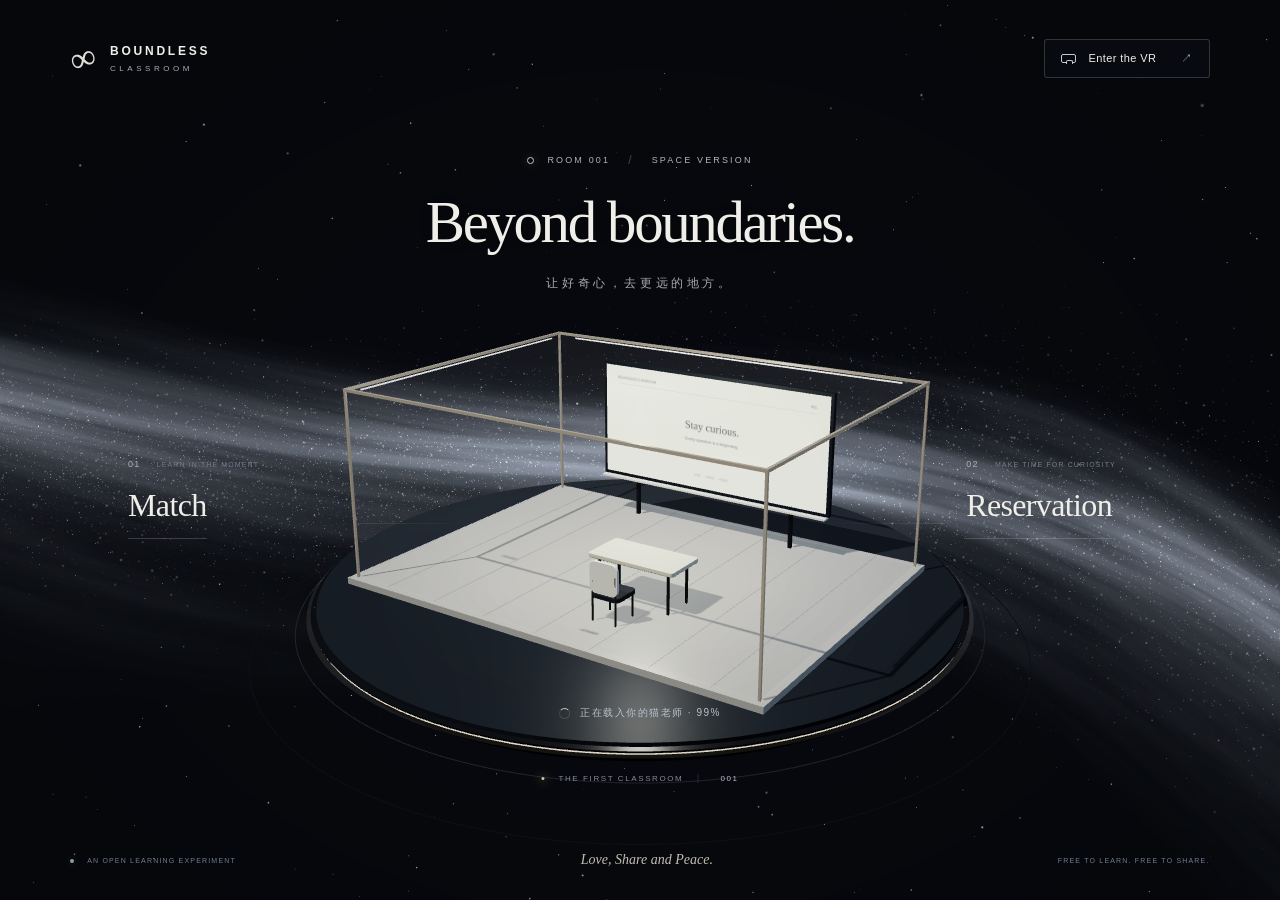
==== commit 88f4b006: "Publish refined animated Cat Teacher v53" ====
--- a/index.html
+++ b/index.html
@@ -10,10 +10,10 @@
   <link rel="stylesheet" href="./katex-local.css">
   <link rel="stylesheet" href="./styles.css?v=medieval-lounge-40">
   <link rel="preload" as="fetch" href="./cat-teacher.glb?v=refined-cat-22" crossorigin="anonymous" fetchpriority="low">
-  <link rel="modulepreload" href="./space-scene.js?v=medieval-lounge-40">
+  <link rel="modulepreload" href="./space-scene.js?v=teacher-face-53">
   <link rel="modulepreload" href="./three.module.min.js">
   <link rel="modulepreload" href="./meshopt_decoder.mjs">
-  <script type="module" src="./app.js?v=medieval-lounge-40"></script>
+  <script type="module" src="./app.js?v=teacher-face-53"></script>
 </head>
 <body data-mode="home">
   <div class="cosmos-fallback" aria-hidden="true"><div class="fallback-platform"></div></div>
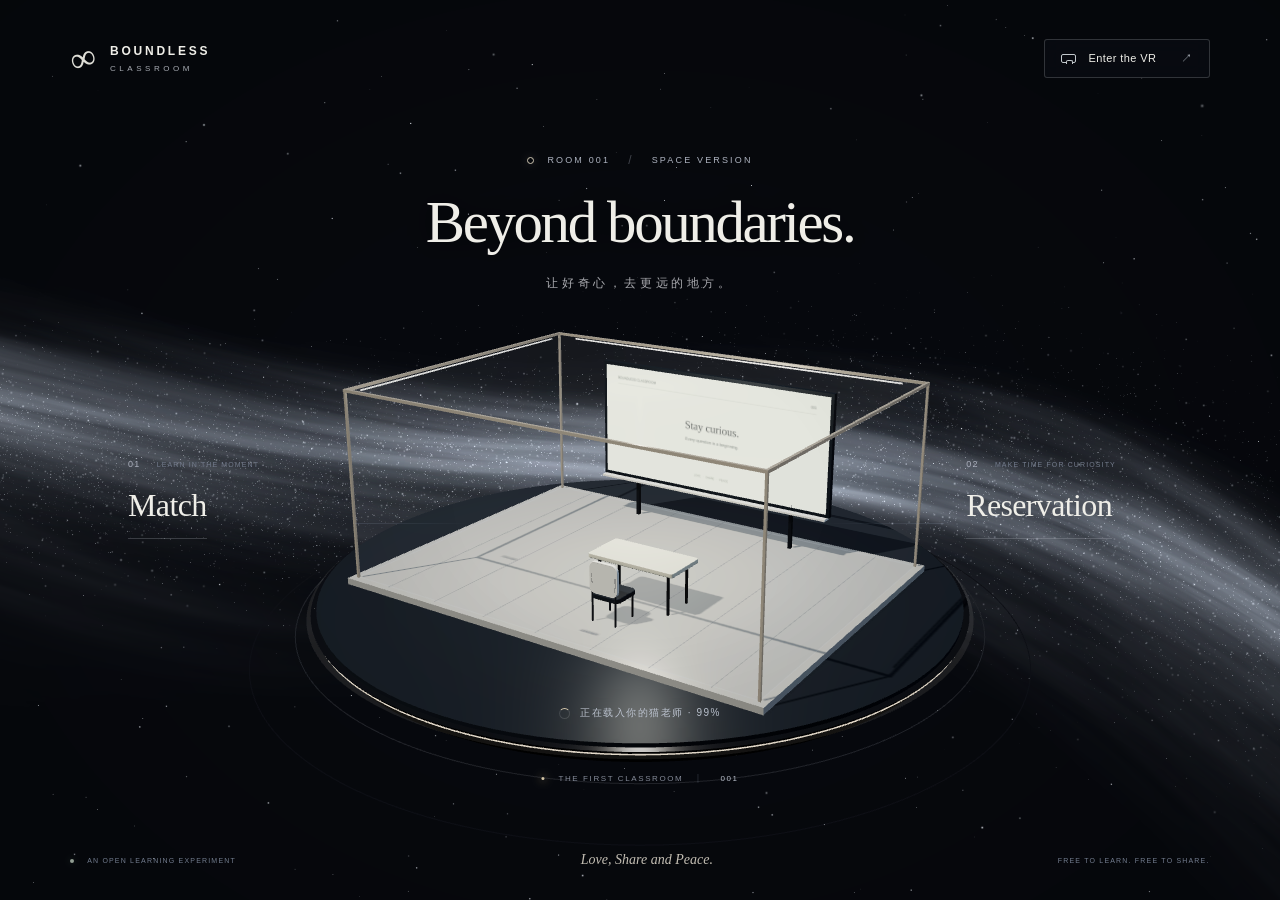
==== commit d1741040: "Connect Reservation to the three-seat classroom" ====
--- a/index.html
+++ b/index.html
@@ -42,7 +42,7 @@
       </div>
       <div class="entry-anchor reservation-anchor">
         <p class="entry-index">02 <span>MAKE TIME FOR CURIOSITY</span></p>
-        <a class="entry-button" id="open-book" href="./live/?v=ink-chemboard-42"><span>Reservation</span></a>
+        <a class="entry-button" id="open-book" href="./live/?v=trio-online-54"><span>Reservation</span></a>
         <div class="entry-line" aria-hidden="true"></div>
       </div>
       <div class="stage-coordinate" aria-hidden="true"><i></i> THE FIRST CLASSROOM <span>001</span></div>
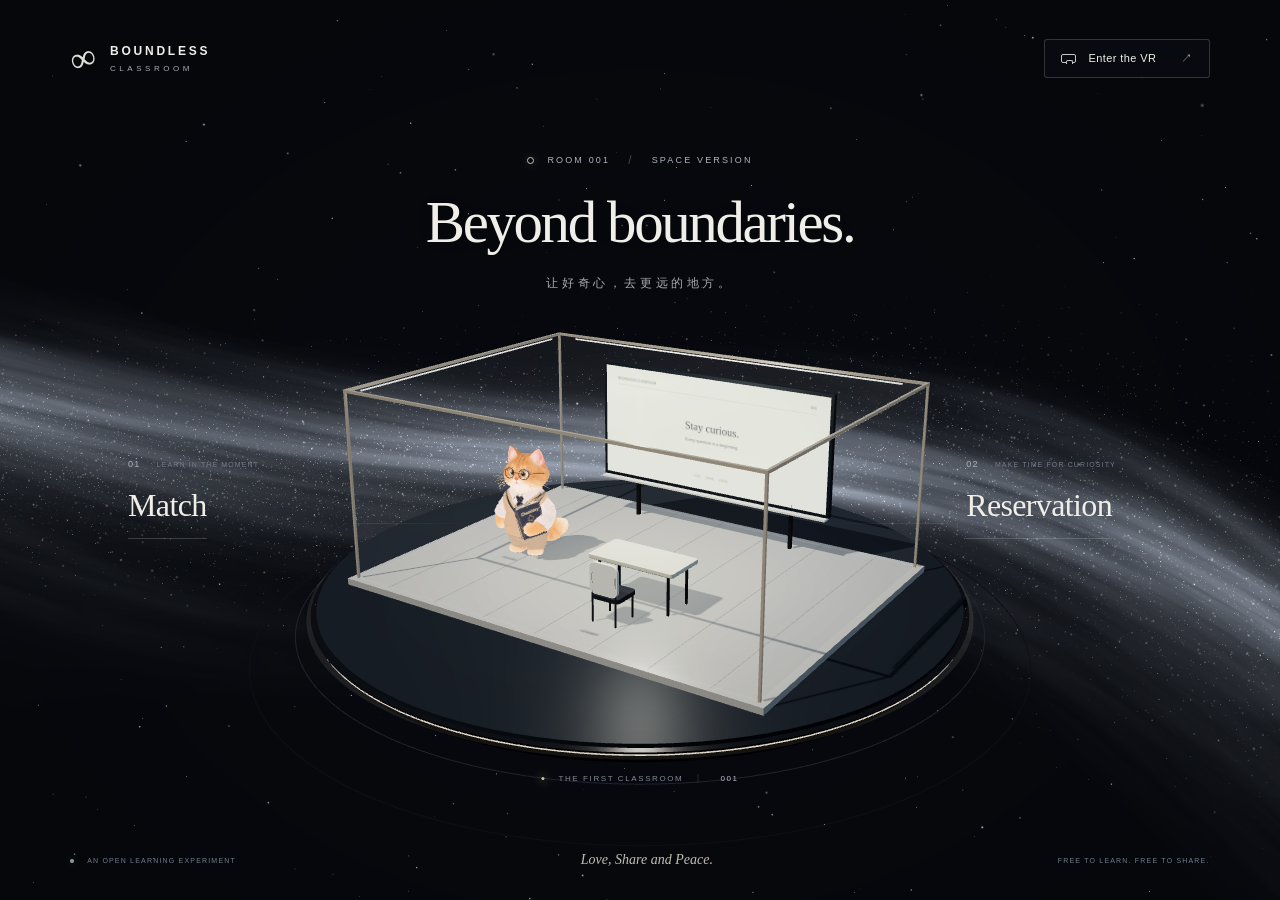
==== commit b295c12c: "Publish immediate seated VR avatars and Orange Cat unlock" ====
--- a/index.html
+++ b/index.html
@@ -8,12 +8,12 @@
   <title>Boundless Classroom · Space Version</title>
   <link rel="icon" href="data:image/svg+xml,%3Csvg xmlns='http://www.w3.org/2000/svg' viewBox='0 0 64 64'%3E%3Crect width='64' height='64' rx='16' fill='%23080c12'/%3E%3Ctext x='32' y='44' text-anchor='middle' font-size='46' fill='%23f3f0e8'%3E∞%3C/text%3E%3C/svg%3E">
   <link rel="stylesheet" href="./katex-local.css">
-  <link rel="stylesheet" href="./styles.css?v=medieval-lounge-40">
+  <link rel="stylesheet" href="./styles.css?v=block-vr-56">
   <link rel="preload" as="fetch" href="./cat-teacher.glb?v=refined-cat-22" crossorigin="anonymous" fetchpriority="low">
-  <link rel="modulepreload" href="./space-scene.js?v=teacher-face-53">
+  <link rel="modulepreload" href="./space-scene.js?v=block-vr-56">
   <link rel="modulepreload" href="./three.module.min.js">
   <link rel="modulepreload" href="./meshopt_decoder.mjs">
-  <script type="module" src="./app.js?v=teacher-face-53"></script>
+  <script type="module" src="./app.js?v=block-vr-56"></script>
 </head>
 <body data-mode="home">
   <div class="cosmos-fallback" aria-hidden="true"><div class="fallback-platform"></div></div>
@@ -24,6 +24,13 @@
     <div class="header-actions">
       <button class="back-button" id="back-home" hidden><span aria-hidden="true">←</span> 返回太空</button>
       <button class="vr-entry" id="enter-vr"><span class="vr-glyph" aria-hidden="true"></span> Enter the VR <span aria-hidden="true">↗</span></button>
+      <details id="student-avatar-menu" class="student-avatar-menu" hidden>
+        <summary class="vr-entry">形象</summary>
+        <div class="student-avatar-options" role="group" aria-label="选择形象">
+          <button type="button" data-avatar="simple" aria-pressed="true">方块人</button>
+          <button type="button" data-avatar="orange-cat" aria-pressed="false">解锁橘猫学生</button>
+        </div>
+      </details>
       <button class="vr-entry" id="immersive-btn" hidden>全屏 <span aria-hidden="true">⤢</span></button>
     </div>
   </header>
@@ -42,7 +49,7 @@
       </div>
       <div class="entry-anchor reservation-anchor">
         <p class="entry-index">02 <span>MAKE TIME FOR CURIOSITY</span></p>
-        <a class="entry-button" id="open-book" href="./live/?v=trio-online-54"><span>Reservation</span></a>
+        <a class="entry-button" id="open-book" href="./live/?v=block-vr-56"><span>Reservation</span></a>
         <div class="entry-line" aria-hidden="true"></div>
       </div>
       <div class="stage-coordinate" aria-hidden="true"><i></i> THE FIRST CLASSROOM <span>001</span></div>
--- a/styles.css
+++ b/styles.css
@@ -24,6 +24,14 @@
 body[data-mode=vr] .brand-mark{font-size:27px}body[data-mode=vr] .brand-sub{font-size:6px}
 body[data-mode=vr] .back-button{font-size:10px}body[data-mode=vr] .header-actions{gap:20px}
 body[data-mode=vr] .vr-entry{height:32px;padding:0 12px;font-size:10px;background:#0a101644;border-color:#c9d4d32b}
+.student-avatar-menu{position:relative}
+.student-avatar-menu summary{cursor:pointer;list-style:none}
+.student-avatar-menu summary::-webkit-details-marker{display:none}
+.student-avatar-menu summary:focus-visible{outline:2px solid var(--gold);outline-offset:4px}
+.student-avatar-options{position:absolute;top:calc(100% + 8px);right:0;min-width:120px;padding:5px;display:grid;gap:2px;background:#101823ed;border:1px solid #c9d4d32b;border-radius:6px;box-shadow:0 10px 25px #07090e38}
+.student-avatar-options button{padding:8px 10px;border-radius:3px;text-align:left;white-space:nowrap;font-size:11px}
+.student-avatar-options button:hover{background:#c3ced91a}
+.student-avatar-options [aria-pressed=true]{color:#f1d7ae;background:#d4ba951a}
 body[data-mode=vr] .grain{background:radial-gradient(ellipse at 50% 48%,transparent 47%,#00000020 100%)}
 body[data-mode=vr] #universe:focus{outline:none}
 .vr-seat-caption{position:absolute;left:3.5%;bottom:26px;display:flex;gap:20px;align-items:center;color:#c1cbc9;pointer-events:none;font-size:8px;letter-spacing:.18em;text-shadow:0 1px 8px #0009}
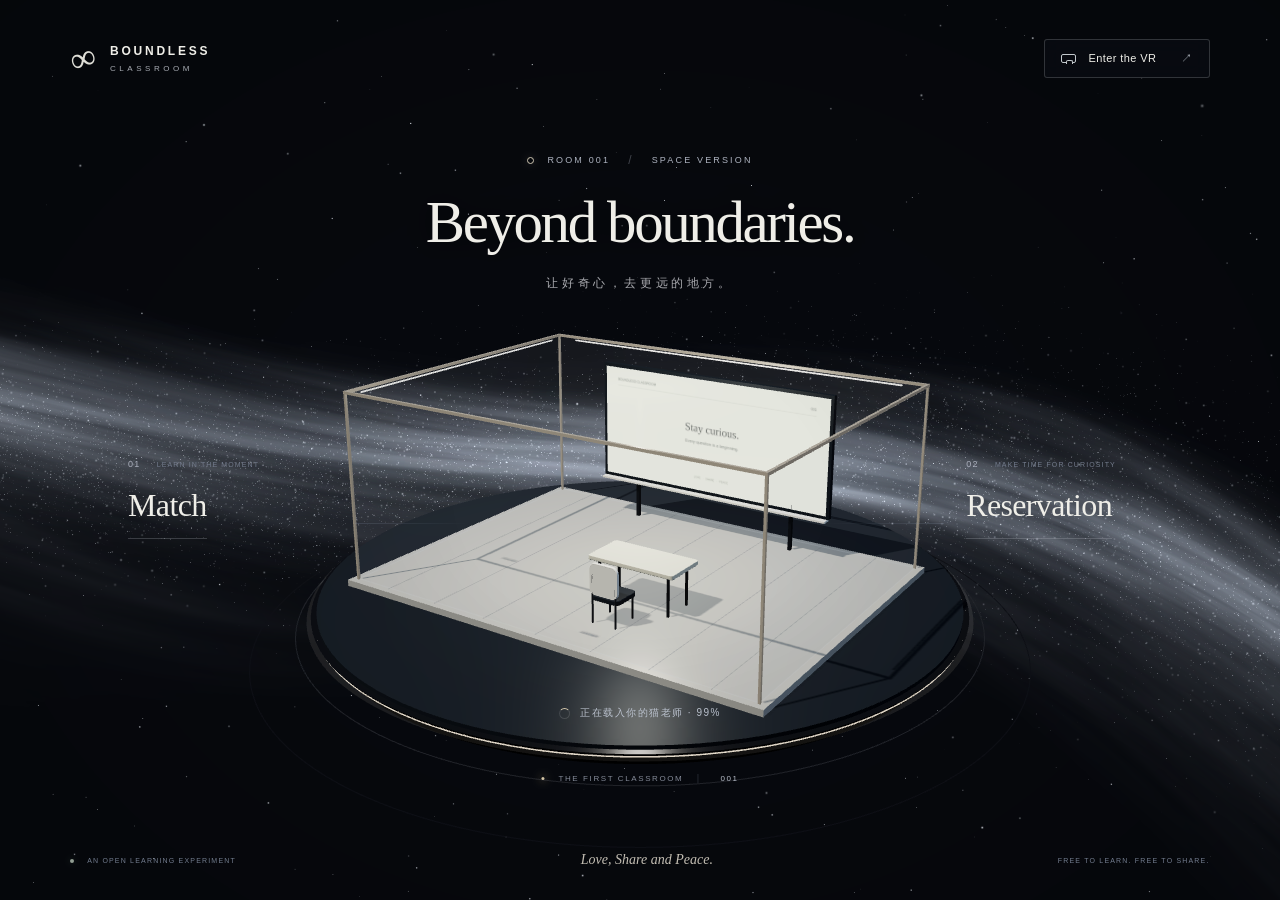
==== commit 29e99496: "Publish Frog Girl avatar and live lounge mirror" ====
--- a/index.html
+++ b/index.html
@@ -8,12 +8,12 @@
   <title>Boundless Classroom · Space Version</title>
   <link rel="icon" href="data:image/svg+xml,%3Csvg xmlns='http://www.w3.org/2000/svg' viewBox='0 0 64 64'%3E%3Crect width='64' height='64' rx='16' fill='%23080c12'/%3E%3Ctext x='32' y='44' text-anchor='middle' font-size='46' fill='%23f3f0e8'%3E∞%3C/text%3E%3C/svg%3E">
   <link rel="stylesheet" href="./katex-local.css">
-  <link rel="stylesheet" href="./styles.css?v=block-vr-56">
+  <link rel="stylesheet" href="./styles.css?v=frog-peer-74">
   <link rel="preload" as="fetch" href="./cat-teacher.glb?v=refined-cat-22" crossorigin="anonymous" fetchpriority="low">
-  <link rel="modulepreload" href="./space-scene.js?v=block-vr-56">
+  <link rel="modulepreload" href="./space-scene.js?v=frog-peer-74">
   <link rel="modulepreload" href="./three.module.min.js">
   <link rel="modulepreload" href="./meshopt_decoder.mjs">
-  <script type="module" src="./app.js?v=block-vr-56"></script>
+  <script type="module" src="./app.js?v=frog-peer-74"></script>
 </head>
 <body data-mode="home">
   <div class="cosmos-fallback" aria-hidden="true"><div class="fallback-platform"></div></div>
@@ -29,6 +29,8 @@
         <div class="student-avatar-options" role="group" aria-label="选择形象">
           <button type="button" data-avatar="simple" aria-pressed="true">方块人</button>
           <button type="button" data-avatar="orange-cat" aria-pressed="false">解锁橘猫学生</button>
+          <button type="button" data-avatar="frog-girl" aria-pressed="false">跳跳蛙女孩</button>
+          <a href="./frog-girl/?model=result-4&amp;finish=repaired&amp;avatar=1&amp;v=frog-peer-74" target="_blank" rel="noopener">预览跳跳蛙女孩 <span aria-hidden="true">↗</span></a>
         </div>
       </details>
       <button class="vr-entry" id="immersive-btn" hidden>全屏 <span aria-hidden="true">⤢</span></button>
@@ -49,7 +51,7 @@
       </div>
       <div class="entry-anchor reservation-anchor">
         <p class="entry-index">02 <span>MAKE TIME FOR CURIOSITY</span></p>
-        <a class="entry-button" id="open-book" href="./live/?v=block-vr-56"><span>Reservation</span></a>
+        <a class="entry-button" id="open-book" href="./live/?v=frog-peer-74"><span>Reservation</span></a>
         <div class="entry-line" aria-hidden="true"></div>
       </div>
       <div class="stage-coordinate" aria-hidden="true"><i></i> THE FIRST CLASSROOM <span>001</span></div>
--- a/styles.css
+++ b/styles.css
@@ -29,8 +29,9 @@
 .student-avatar-menu summary::-webkit-details-marker{display:none}
 .student-avatar-menu summary:focus-visible{outline:2px solid var(--gold);outline-offset:4px}
 .student-avatar-options{position:absolute;top:calc(100% + 8px);right:0;min-width:120px;padding:5px;display:grid;gap:2px;background:#101823ed;border:1px solid #c9d4d32b;border-radius:6px;box-shadow:0 10px 25px #07090e38}
-.student-avatar-options button{padding:8px 10px;border-radius:3px;text-align:left;white-space:nowrap;font-size:11px}
-.student-avatar-options button:hover{background:#c3ced91a}
+.student-avatar-options :is(button,a){padding:8px 10px;border-radius:3px;text-align:left;white-space:nowrap;font-size:11px}
+.student-avatar-options :is(button,a):hover{background:#c3ced91a}
+.student-avatar-options a{color:#aebdcd;font-size:10px}
 .student-avatar-options [aria-pressed=true]{color:#f1d7ae;background:#d4ba951a}
 body[data-mode=vr] .grain{background:radial-gradient(ellipse at 50% 48%,transparent 47%,#00000020 100%)}
 body[data-mode=vr] #universe:focus{outline:none}
